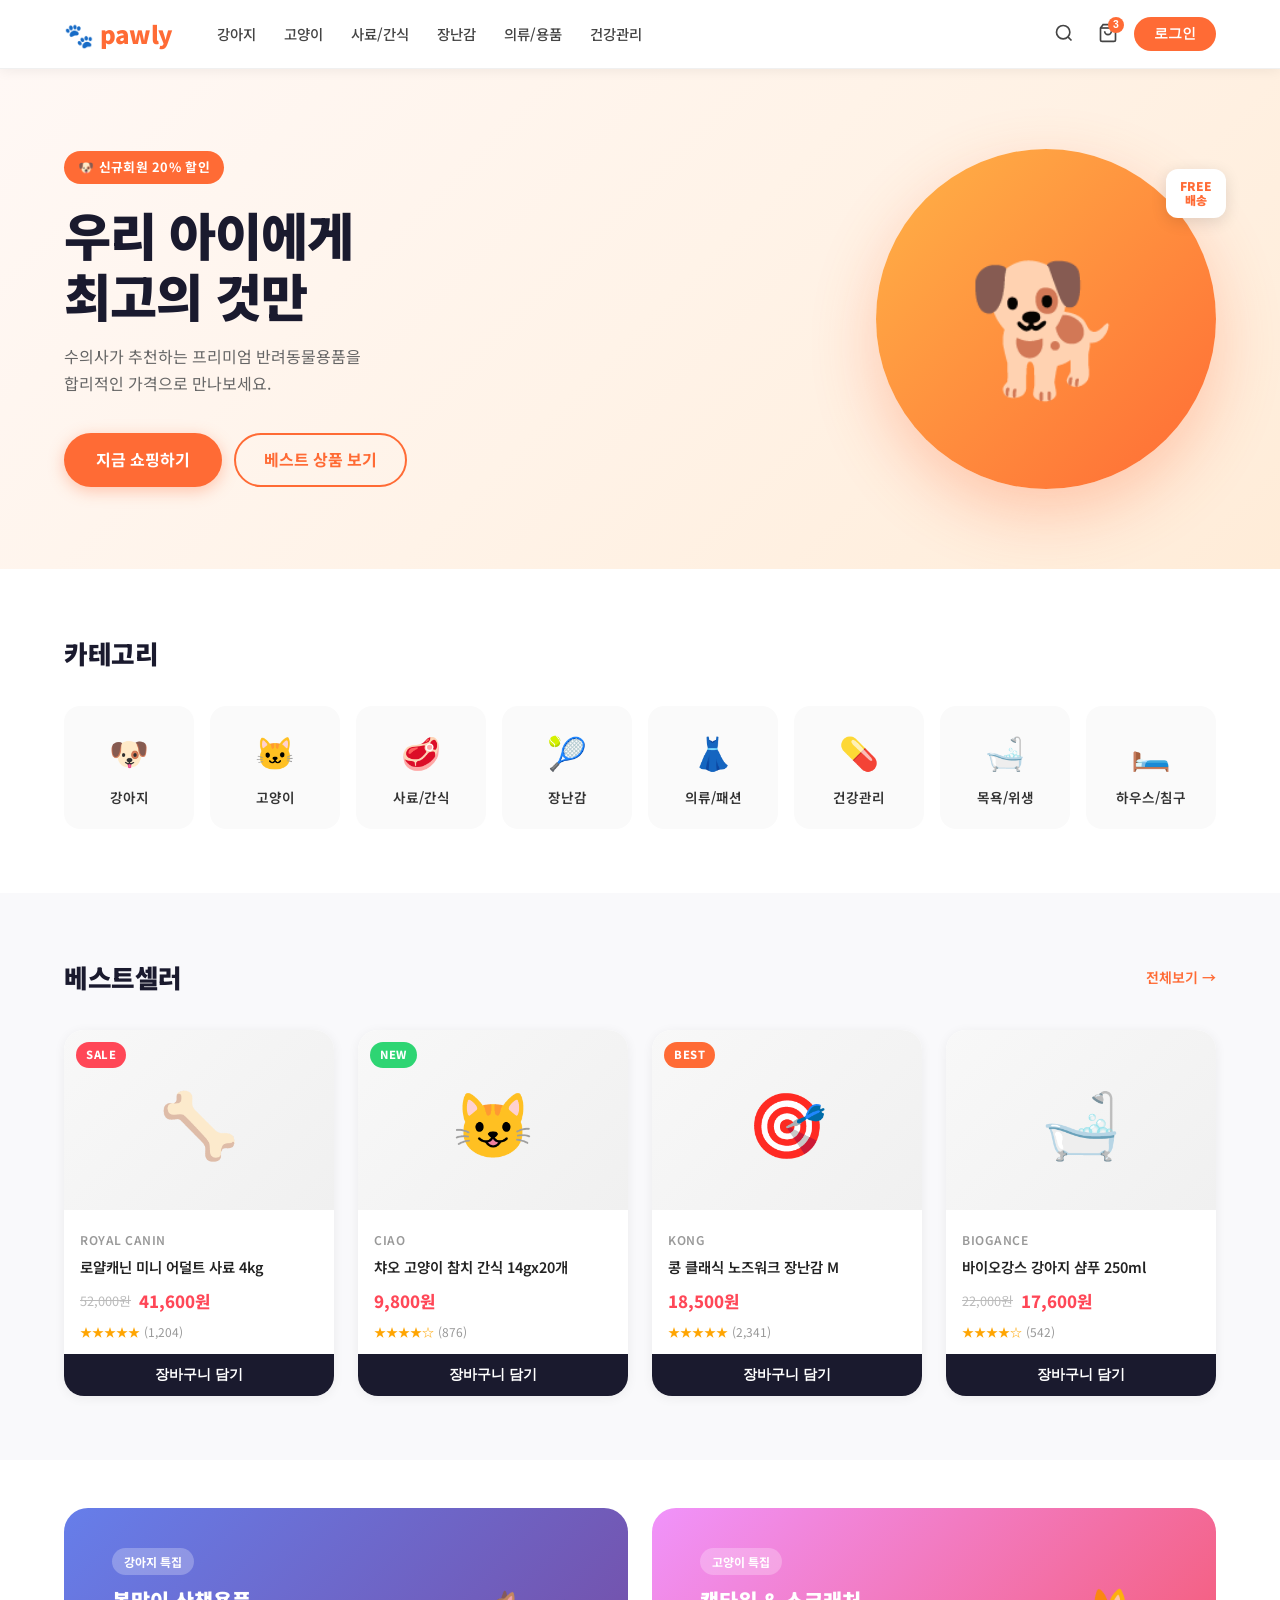
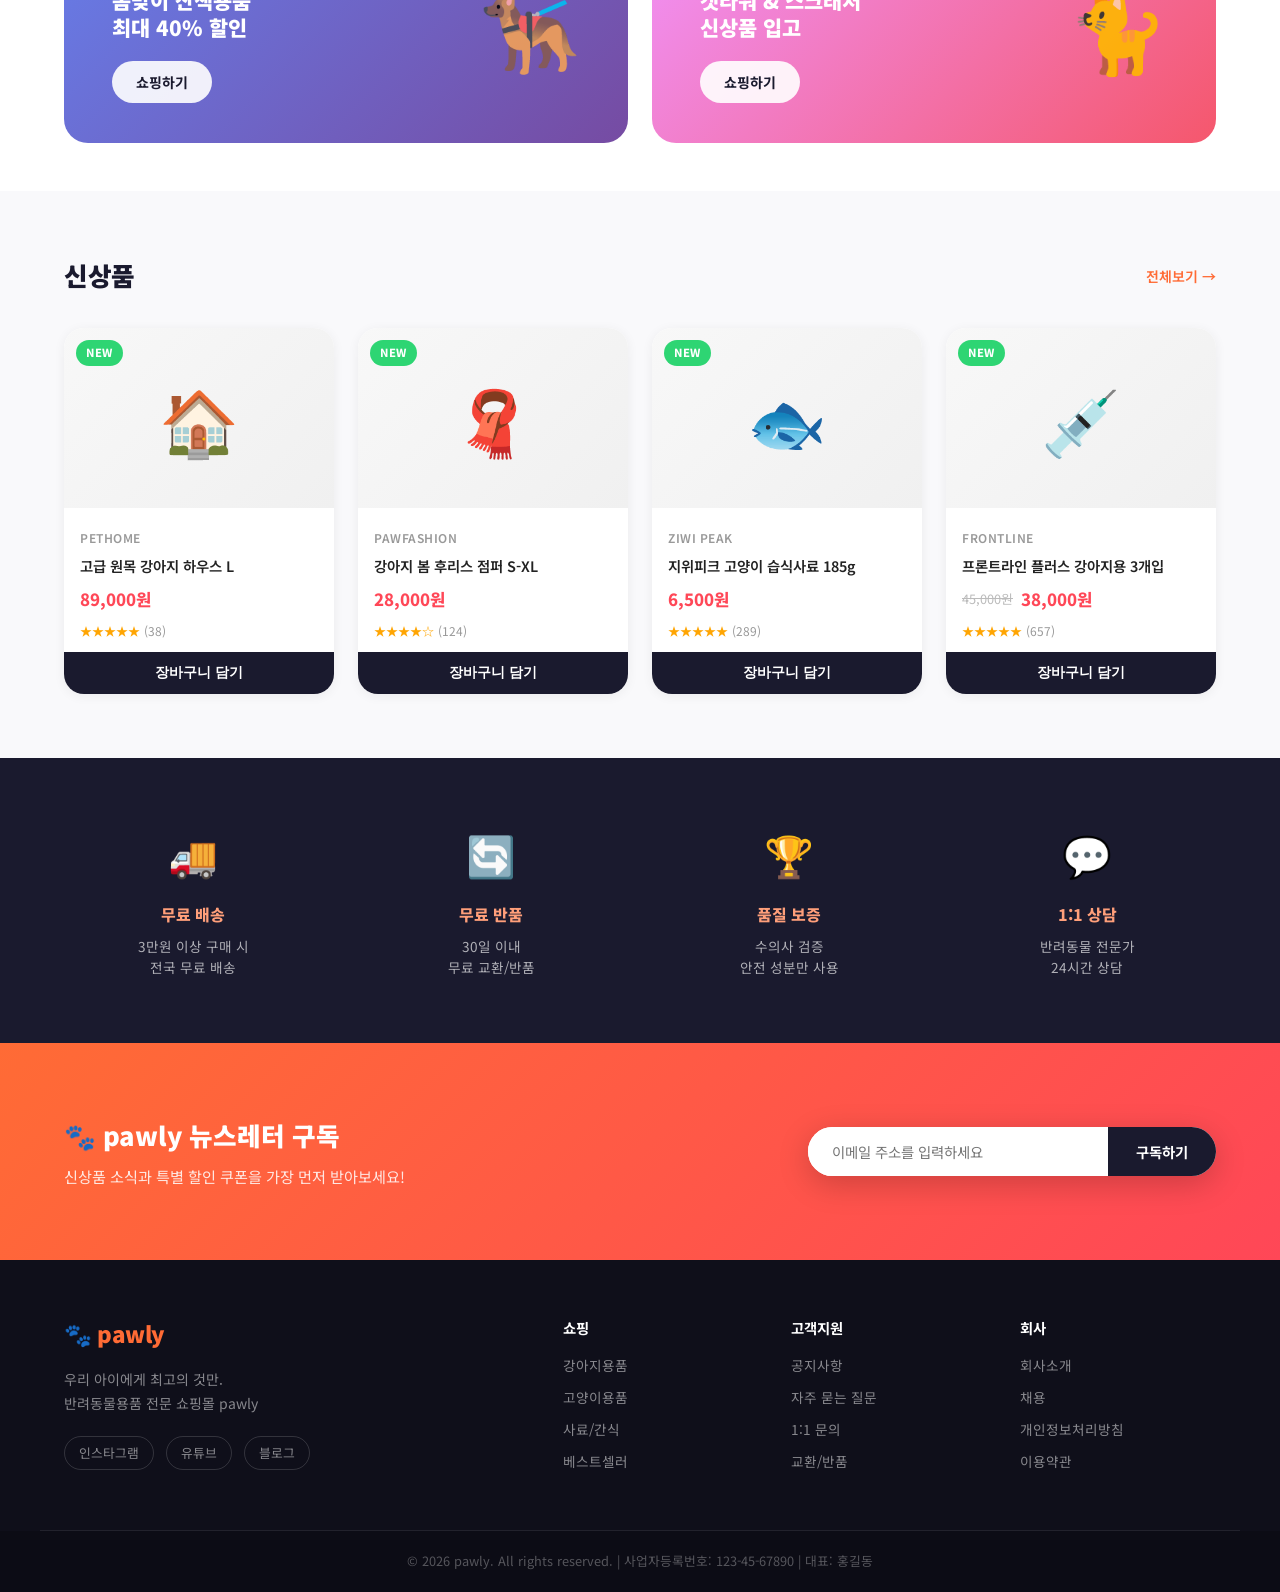
==== index.html @ 0c24d433 "Initial commit: brand website source files Co-Authored-By: Claude Sonnet 4.6 <noreply@anthropic.com>" ====
<!DOCTYPE html>
<html lang="ko">
<head>
  <meta charset="UTF-8" />
  <meta name="viewport" content="width=device-width, initial-scale=1.0" />
  <title>pawly - 반려동물용품 전문몰</title>
  <link rel="stylesheet" href="style.css" />
  <link href="https://fonts.googleapis.com/css2?family=Noto+Sans+KR:wght@400;500;700;900&display=swap" rel="stylesheet" />
</head>
<body>

  <!-- 헤더 -->
  <header class="header">
    <div class="container header-inner">
      <a href="#" class="logo">🐾 pawly</a>
      <nav class="nav">
        <a href="#">강아지</a>
        <a href="#">고양이</a>
        <a href="#">사료/간식</a>
        <a href="#">장난감</a>
        <a href="#">의류/용품</a>
        <a href="#">건강관리</a>
      </nav>
      <div class="header-actions">
        <button class="icon-btn" aria-label="검색">
          <svg width="20" height="20" fill="none" stroke="currentColor" stroke-width="2" viewBox="0 0 24 24"><circle cx="11" cy="11" r="8"/><path d="m21 21-4.35-4.35"/></svg>
        </button>
        <button class="icon-btn" aria-label="장바구니">
          <svg width="20" height="20" fill="none" stroke="currentColor" stroke-width="2" viewBox="0 0 24 24"><path d="M6 2 3 6v14a2 2 0 0 0 2 2h14a2 2 0 0 0 2-2V6l-3-4z"/><line x1="3" y1="6" x2="21" y2="6"/><path d="M16 10a4 4 0 0 1-8 0"/></svg>
          <span class="badge">3</span>
        </button>
        <button class="btn-login">로그인</button>
      </div>
    </div>
  </header>

  <!-- 히어로 배너 -->
  <section class="hero">
    <div class="container hero-inner">
      <div class="hero-text">
        <span class="hero-tag">🐶 신규회원 20% 할인</span>
        <h1>우리 아이에게<br />최고의 것만</h1>
        <p>수의사가 추천하는 프리미엄 반려동물용품을<br />합리적인 가격으로 만나보세요.</p>
        <div class="hero-btns">
          <a href="#" class="btn-primary">지금 쇼핑하기</a>
          <a href="#" class="btn-outline">베스트 상품 보기</a>
        </div>
      </div>
      <div class="hero-image">
        <div class="hero-img-box">
          <span class="hero-emoji">🐕</span>
          <div class="hero-badge-float">FREE<br/>배송</div>
        </div>
      </div>
    </div>
  </section>

  <!-- 카테고리 -->
  <section class="categories">
    <div class="container">
      <h2 class="section-title">카테고리</h2>
      <div class="cat-grid">
        <a href="#" class="cat-card">
          <span class="cat-icon">🐶</span>
          <span>강아지</span>
        </a>
        <a href="#" class="cat-card">
          <span class="cat-icon">🐱</span>
          <span>고양이</span>
        </a>
        <a href="#" class="cat-card">
          <span class="cat-icon">🥩</span>
          <span>사료/간식</span>
        </a>
        <a href="#" class="cat-card">
          <span class="cat-icon">🎾</span>
          <span>장난감</span>
        </a>
        <a href="#" class="cat-card">
          <span class="cat-icon">👗</span>
          <span>의류/패션</span>
        </a>
        <a href="#" class="cat-card">
          <span class="cat-icon">💊</span>
          <span>건강관리</span>
        </a>
        <a href="#" class="cat-card">
          <span class="cat-icon">🛁</span>
          <span>목욕/위생</span>
        </a>
        <a href="#" class="cat-card">
          <span class="cat-icon">🛏️</span>
          <span>하우스/침구</span>
        </a>
      </div>
    </div>
  </section>

  <!-- 베스트셀러 -->
  <section class="products">
    <div class="container">
      <div class="section-header">
        <h2 class="section-title">베스트셀러</h2>
        <a href="#" class="view-all">전체보기 →</a>
      </div>
      <div class="product-grid">

        <div class="product-card">
          <div class="product-img">
            <span>🦴</span>
            <span class="product-badge sale">SALE</span>
          </div>
          <div class="product-info">
            <span class="product-brand">Royal Canin</span>
            <h3 class="product-name">로얄캐닌 미니 어덜트 사료 4kg</h3>
            <div class="product-price">
              <span class="price-original">52,000원</span>
              <span class="price-sale">41,600원</span>
            </div>
            <div class="product-meta">
              <span class="stars">★★★★★</span>
              <span class="review-count">(1,204)</span>
            </div>
          </div>
          <button class="btn-cart">장바구니 담기</button>
        </div>

        <div class="product-card">
          <div class="product-img">
            <span>😺</span>
            <span class="product-badge new">NEW</span>
          </div>
          <div class="product-info">
            <span class="product-brand">Ciao</span>
            <h3 class="product-name">챠오 고양이 참치 간식 14gx20개</h3>
            <div class="product-price">
              <span class="price-sale">9,800원</span>
            </div>
            <div class="product-meta">
              <span class="stars">★★★★☆</span>
              <span class="review-count">(876)</span>
            </div>
          </div>
          <button class="btn-cart">장바구니 담기</button>
        </div>

        <div class="product-card">
          <div class="product-img">
            <span>🎯</span>
            <span class="product-badge best">BEST</span>
          </div>
          <div class="product-info">
            <span class="product-brand">Kong</span>
            <h3 class="product-name">콩 클래식 노즈워크 장난감 M</h3>
            <div class="product-price">
              <span class="price-sale">18,500원</span>
            </div>
            <div class="product-meta">
              <span class="stars">★★★★★</span>
              <span class="review-count">(2,341)</span>
            </div>
          </div>
          <button class="btn-cart">장바구니 담기</button>
        </div>

        <div class="product-card">
          <div class="product-img">
            <span>🛁</span>
          </div>
          <div class="product-info">
            <span class="product-brand">Biogance</span>
            <h3 class="product-name">바이오강스 강아지 샴푸 250ml</h3>
            <div class="product-price">
              <span class="price-original">22,000원</span>
              <span class="price-sale">17,600원</span>
            </div>
            <div class="product-meta">
              <span class="stars">★★★★☆</span>
              <span class="review-count">(542)</span>
            </div>
          </div>
          <button class="btn-cart">장바구니 담기</button>
        </div>

      </div>
    </div>
  </section>

  <!-- 프로모션 배너 -->
  <section class="promo-banner">
    <div class="container promo-grid">
      <div class="promo-card promo-dog">
        <div class="promo-text">
          <span class="promo-tag">강아지 특집</span>
          <h3>봄맞이 산책용품<br/>최대 40% 할인</h3>
          <a href="#" class="btn-promo">쇼핑하기</a>
        </div>
        <span class="promo-emoji">🐕‍🦺</span>
      </div>
      <div class="promo-card promo-cat">
        <div class="promo-text">
          <span class="promo-tag">고양이 특집</span>
          <h3>캣타워 & 스크래처<br/>신상품 입고</h3>
          <a href="#" class="btn-promo">쇼핑하기</a>
        </div>
        <span class="promo-emoji">🐈</span>
      </div>
    </div>
  </section>

  <!-- 신상품 -->
  <section class="products">
    <div class="container">
      <div class="section-header">
        <h2 class="section-title">신상품</h2>
        <a href="#" class="view-all">전체보기 →</a>
      </div>
      <div class="product-grid">

        <div class="product-card">
          <div class="product-img">
            <span>🏠</span>
            <span class="product-badge new">NEW</span>
          </div>
          <div class="product-info">
            <span class="product-brand">PetHome</span>
            <h3 class="product-name">고급 원목 강아지 하우스 L</h3>
            <div class="product-price">
              <span class="price-sale">89,000원</span>
            </div>
            <div class="product-meta">
              <span class="stars">★★★★★</span>
              <span class="review-count">(38)</span>
            </div>
          </div>
          <button class="btn-cart">장바구니 담기</button>
        </div>

        <div class="product-card">
          <div class="product-img">
            <span>🧣</span>
            <span class="product-badge new">NEW</span>
          </div>
          <div class="product-info">
            <span class="product-brand">PawFashion</span>
            <h3 class="product-name">강아지 봄 후리스 점퍼 S-XL</h3>
            <div class="product-price">
              <span class="price-sale">28,000원</span>
            </div>
            <div class="product-meta">
              <span class="stars">★★★★☆</span>
              <span class="review-count">(124)</span>
            </div>
          </div>
          <button class="btn-cart">장바구니 담기</button>
        </div>

        <div class="product-card">
          <div class="product-img">
            <span>🐟</span>
            <span class="product-badge new">NEW</span>
          </div>
          <div class="product-info">
            <span class="product-brand">Ziwi Peak</span>
            <h3 class="product-name">지위피크 고양이 습식사료 185g</h3>
            <div class="product-price">
              <span class="price-sale">6,500원</span>
            </div>
            <div class="product-meta">
              <span class="stars">★★★★★</span>
              <span class="review-count">(289)</span>
            </div>
          </div>
          <button class="btn-cart">장바구니 담기</button>
        </div>

        <div class="product-card">
          <div class="product-img">
            <span>💉</span>
            <span class="product-badge new">NEW</span>
          </div>
          <div class="product-info">
            <span class="product-brand">Frontline</span>
            <h3 class="product-name">프론트라인 플러스 강아지용 3개입</h3>
            <div class="product-price">
              <span class="price-original">45,000원</span>
              <span class="price-sale">38,000원</span>
            </div>
            <div class="product-meta">
              <span class="stars">★★★★★</span>
              <span class="review-count">(657)</span>
            </div>
          </div>
          <button class="btn-cart">장바구니 담기</button>
        </div>

      </div>
    </div>
  </section>

  <!-- 혜택 안내 -->
  <section class="benefits">
    <div class="container benefits-grid">
      <div class="benefit-item">
        <span class="benefit-icon">🚚</span>
        <h4>무료 배송</h4>
        <p>3만원 이상 구매 시<br/>전국 무료 배송</p>
      </div>
      <div class="benefit-item">
        <span class="benefit-icon">🔄</span>
        <h4>무료 반품</h4>
        <p>30일 이내<br/>무료 교환/반품</p>
      </div>
      <div class="benefit-item">
        <span class="benefit-icon">🏆</span>
        <h4>품질 보증</h4>
        <p>수의사 검증<br/>안전 성분만 사용</p>
      </div>
      <div class="benefit-item">
        <span class="benefit-icon">💬</span>
        <h4>1:1 상담</h4>
        <p>반려동물 전문가<br/>24시간 상담</p>
      </div>
    </div>
  </section>

  <!-- 뉴스레터 -->
  <section class="newsletter">
    <div class="container newsletter-inner">
      <div class="newsletter-text">
        <h2>🐾 pawly 뉴스레터 구독</h2>
        <p>신상품 소식과 특별 할인 쿠폰을 가장 먼저 받아보세요!</p>
      </div>
      <form class="newsletter-form" onsubmit="return false;">
        <input type="email" placeholder="이메일 주소를 입력하세요" />
        <button type="submit">구독하기</button>
      </form>
    </div>
  </section>

  <!-- 푸터 -->
  <footer class="footer">
    <div class="container footer-inner">
      <div class="footer-brand">
        <a href="#" class="logo">🐾 pawly</a>
        <p>우리 아이에게 최고의 것만.<br/>반려동물용품 전문 쇼핑몰 pawly</p>
        <div class="social-links">
          <a href="#">인스타그램</a>
          <a href="#">유튜브</a>
          <a href="#">블로그</a>
        </div>
      </div>
      <div class="footer-links">
        <div class="footer-col">
          <h5>쇼핑</h5>
          <a href="#">강아지용품</a>
          <a href="#">고양이용품</a>
          <a href="#">사료/간식</a>
          <a href="#">베스트셀러</a>
        </div>
        <div class="footer-col">
          <h5>고객지원</h5>
          <a href="#">공지사항</a>
          <a href="#">자주 묻는 질문</a>
          <a href="#">1:1 문의</a>
          <a href="#">교환/반품</a>
        </div>
        <div class="footer-col">
          <h5>회사</h5>
          <a href="#">회사소개</a>
          <a href="#">채용</a>
          <a href="#">개인정보처리방침</a>
          <a href="#">이용약관</a>
        </div>
      </div>
    </div>
    <div class="footer-bottom">
      <div class="container">
        <p>© 2026 pawly. All rights reserved. | 사업자등록번호: 123-45-67890 | 대표: 홍길동</p>
      </div>
    </div>
  </footer>

</body>
</html>
---- style.css ----
/* ===== RESET & BASE ===== */
*, *::before, *::after {
  box-sizing: border-box;
  margin: 0;
  padding: 0;
}

html {
  scroll-behavior: smooth;
}

body {
  font-family: 'Noto Sans KR', sans-serif;
  color: #1a1a2e;
  background: #fff;
  line-height: 1.6;
}

a {
  text-decoration: none;
  color: inherit;
}

.container {
  max-width: 1200px;
  margin: 0 auto;
  padding: 0 24px;
}

/* ===== HEADER ===== */
.header {
  position: sticky;
  top: 0;
  z-index: 100;
  background: #fff;
  border-bottom: 1px solid #f0f0f0;
  box-shadow: 0 2px 12px rgba(0,0,0,0.06);
}

.header-inner {
  display: flex;
  align-items: center;
  gap: 32px;
  height: 68px;
}

.logo {
  font-size: 1.5rem;
  font-weight: 900;
  color: #ff6b35;
  letter-spacing: -0.5px;
  flex-shrink: 0;
}

.nav {
  display: flex;
  gap: 4px;
  flex: 1;
}

.nav a {
  padding: 6px 12px;
  border-radius: 8px;
  font-size: 0.9rem;
  font-weight: 500;
  color: #444;
  transition: background 0.2s, color 0.2s;
}

.nav a:hover {
  background: #fff5f0;
  color: #ff6b35;
}

.header-actions {
  display: flex;
  align-items: center;
  gap: 8px;
}

.icon-btn {
  position: relative;
  background: none;
  border: none;
  cursor: pointer;
  padding: 8px;
  border-radius: 8px;
  color: #444;
  transition: background 0.2s;
}

.icon-btn:hover {
  background: #f5f5f5;
}

.badge {
  position: absolute;
  top: 2px;
  right: 2px;
  background: #ff6b35;
  color: #fff;
  font-size: 0.65rem;
  font-weight: 700;
  width: 16px;
  height: 16px;
  border-radius: 50%;
  display: flex;
  align-items: center;
  justify-content: center;
}

.btn-login {
  background: #ff6b35;
  color: #fff;
  border: none;
  padding: 8px 20px;
  border-radius: 20px;
  font-size: 0.875rem;
  font-weight: 700;
  cursor: pointer;
  transition: background 0.2s, transform 0.1s;
}

.btn-login:hover {
  background: #e85c27;
  transform: translateY(-1px);
}

/* ===== HERO ===== */
.hero {
  background: linear-gradient(135deg, #fff8f5 0%, #fff3e8 50%, #ffecd8 100%);
  padding: 80px 0;
  overflow: hidden;
}

.hero-inner {
  display: flex;
  align-items: center;
  justify-content: space-between;
  gap: 48px;
}

.hero-text {
  flex: 1;
}

.hero-tag {
  display: inline-block;
  background: #ff6b35;
  color: #fff;
  font-size: 0.8rem;
  font-weight: 700;
  padding: 6px 14px;
  border-radius: 20px;
  margin-bottom: 20px;
  letter-spacing: 0.3px;
}

.hero-text h1 {
  font-size: clamp(2.2rem, 4vw, 3.2rem);
  font-weight: 900;
  line-height: 1.2;
  color: #1a1a2e;
  margin-bottom: 16px;
  letter-spacing: -1px;
}

.hero-text p {
  font-size: 1rem;
  color: #666;
  margin-bottom: 36px;
  line-height: 1.7;
}

.hero-btns {
  display: flex;
  gap: 12px;
  flex-wrap: wrap;
}

.btn-primary {
  display: inline-block;
  background: #ff6b35;
  color: #fff;
  padding: 14px 32px;
  border-radius: 50px;
  font-weight: 700;
  font-size: 1rem;
  transition: background 0.2s, transform 0.2s, box-shadow 0.2s;
  box-shadow: 0 4px 16px rgba(255,107,53,0.35);
}

.btn-primary:hover {
  background: #e85c27;
  transform: translateY(-2px);
  box-shadow: 0 8px 24px rgba(255,107,53,0.4);
}

.btn-outline {
  display: inline-block;
  border: 2px solid #ff6b35;
  color: #ff6b35;
  padding: 12px 28px;
  border-radius: 50px;
  font-weight: 700;
  font-size: 1rem;
  transition: background 0.2s, color 0.2s;
}

.btn-outline:hover {
  background: #ff6b35;
  color: #fff;
}

.hero-image {
  flex-shrink: 0;
}

.hero-img-box {
  position: relative;
  width: 340px;
  height: 340px;
  background: linear-gradient(135deg, #ffb347, #ff6b35);
  border-radius: 50%;
  display: flex;
  align-items: center;
  justify-content: center;
  box-shadow: 0 24px 64px rgba(255,107,53,0.3);
  animation: float 3s ease-in-out infinite;
}

@keyframes float {
  0%, 100% { transform: translateY(0); }
  50% { transform: translateY(-12px); }
}

.hero-emoji {
  font-size: 8rem;
}

.hero-badge-float {
  position: absolute;
  top: 20px;
  right: -10px;
  background: #fff;
  color: #ff6b35;
  font-size: 0.75rem;
  font-weight: 900;
  padding: 10px 14px;
  border-radius: 12px;
  text-align: center;
  line-height: 1.2;
  box-shadow: 0 4px 16px rgba(0,0,0,0.12);
}

/* ===== SECTION COMMON ===== */
.section-title {
  font-size: 1.6rem;
  font-weight: 900;
  color: #1a1a2e;
  letter-spacing: -0.5px;
}

.section-header {
  display: flex;
  align-items: center;
  justify-content: space-between;
  margin-bottom: 32px;
}

.view-all {
  font-size: 0.875rem;
  color: #ff6b35;
  font-weight: 600;
  transition: opacity 0.2s;
}

.view-all:hover {
  opacity: 0.7;
}

/* ===== CATEGORIES ===== */
.categories {
  padding: 64px 0;
  background: #fff;
}

.categories .section-title {
  margin-bottom: 32px;
}

.cat-grid {
  display: grid;
  grid-template-columns: repeat(8, 1fr);
  gap: 16px;
}

.cat-card {
  display: flex;
  flex-direction: column;
  align-items: center;
  gap: 10px;
  padding: 20px 12px;
  background: #fafafa;
  border-radius: 16px;
  font-size: 0.85rem;
  font-weight: 600;
  color: #333;
  transition: background 0.2s, transform 0.2s, box-shadow 0.2s;
  cursor: pointer;
}

.cat-card:hover {
  background: #fff5f0;
  transform: translateY(-4px);
  box-shadow: 0 8px 24px rgba(255,107,53,0.15);
  color: #ff6b35;
}

.cat-icon {
  font-size: 2rem;
}

/* ===== PRODUCTS ===== */
.products {
  padding: 64px 0;
  background: #f9f9fb;
}

.product-grid {
  display: grid;
  grid-template-columns: repeat(4, 1fr);
  gap: 24px;
}

.product-card {
  background: #fff;
  border-radius: 20px;
  overflow: hidden;
  transition: transform 0.2s, box-shadow 0.2s;
  box-shadow: 0 2px 12px rgba(0,0,0,0.06);
  display: flex;
  flex-direction: column;
}

.product-card:hover {
  transform: translateY(-6px);
  box-shadow: 0 16px 40px rgba(0,0,0,0.12);
}

.product-img {
  position: relative;
  background: linear-gradient(135deg, #f8f8f8, #f0f0f0);
  height: 180px;
  display: flex;
  align-items: center;
  justify-content: center;
  font-size: 4rem;
}

.product-badge {
  position: absolute;
  top: 12px;
  left: 12px;
  font-size: 0.7rem;
  font-weight: 800;
  padding: 4px 10px;
  border-radius: 20px;
  letter-spacing: 0.5px;
}

.product-badge.sale {
  background: #ff4757;
  color: #fff;
}

.product-badge.new {
  background: #2ed573;
  color: #fff;
}

.product-badge.best {
  background: #ff6b35;
  color: #fff;
}

.product-info {
  padding: 16px 16px 12px;
  flex: 1;
}

.product-brand {
  font-size: 0.75rem;
  color: #999;
  font-weight: 600;
  text-transform: uppercase;
  letter-spacing: 0.5px;
}

.product-name {
  font-size: 0.9rem;
  font-weight: 600;
  margin: 6px 0 10px;
  color: #222;
  line-height: 1.4;
  display: -webkit-box;
  -webkit-line-clamp: 2;
  -webkit-box-orient: vertical;
  overflow: hidden;
}

.product-price {
  display: flex;
  align-items: center;
  gap: 8px;
  margin-bottom: 8px;
}

.price-original {
  font-size: 0.8rem;
  color: #bbb;
  text-decoration: line-through;
}

.price-sale {
  font-size: 1.05rem;
  font-weight: 800;
  color: #ff4757;
}

.product-meta {
  display: flex;
  align-items: center;
  gap: 4px;
}

.stars {
  font-size: 0.75rem;
  color: #ffa502;
}

.review-count {
  font-size: 0.75rem;
  color: #999;
}

.btn-cart {
  width: 100%;
  padding: 12px;
  background: #1a1a2e;
  color: #fff;
  border: none;
  font-size: 0.85rem;
  font-weight: 700;
  cursor: pointer;
  transition: background 0.2s;
}

.btn-cart:hover {
  background: #ff6b35;
}

/* ===== PROMO BANNER ===== */
.promo-banner {
  padding: 48px 0;
  background: #fff;
}

.promo-grid {
  display: grid;
  grid-template-columns: 1fr 1fr;
  gap: 24px;
}

.promo-card {
  border-radius: 24px;
  padding: 40px 48px;
  display: flex;
  align-items: center;
  justify-content: space-between;
  overflow: hidden;
  position: relative;
  min-height: 200px;
}

.promo-dog {
  background: linear-gradient(135deg, #667eea, #764ba2);
  color: #fff;
}

.promo-cat {
  background: linear-gradient(135deg, #f093fb, #f5576c);
  color: #fff;
}

.promo-tag {
  display: inline-block;
  background: rgba(255,255,255,0.25);
  font-size: 0.75rem;
  font-weight: 700;
  padding: 4px 12px;
  border-radius: 20px;
  margin-bottom: 12px;
}

.promo-text h3 {
  font-size: 1.3rem;
  font-weight: 900;
  line-height: 1.3;
  margin-bottom: 20px;
}

.btn-promo {
  display: inline-block;
  background: rgba(255,255,255,0.9);
  color: #1a1a2e;
  padding: 10px 24px;
  border-radius: 50px;
  font-size: 0.875rem;
  font-weight: 700;
  transition: background 0.2s;
}

.btn-promo:hover {
  background: #fff;
}

.promo-emoji {
  font-size: 5rem;
  opacity: 0.9;
}

/* ===== BENEFITS ===== */
.benefits {
  padding: 64px 0;
  background: #1a1a2e;
}

.benefits-grid {
  display: grid;
  grid-template-columns: repeat(4, 1fr);
  gap: 40px;
}

.benefit-item {
  text-align: center;
  color: #fff;
}

.benefit-icon {
  font-size: 2.5rem;
  display: block;
  margin-bottom: 16px;
}

.benefit-item h4 {
  font-size: 1rem;
  font-weight: 800;
  margin-bottom: 8px;
  color: #ff9f7a;
}

.benefit-item p {
  font-size: 0.85rem;
  color: rgba(255,255,255,0.65);
  line-height: 1.6;
}

/* ===== NEWSLETTER ===== */
.newsletter {
  padding: 72px 0;
  background: linear-gradient(135deg, #ff6b35, #ff4757);
}

.newsletter-inner {
  display: flex;
  align-items: center;
  justify-content: space-between;
  gap: 48px;
}

.newsletter-text h2 {
  font-size: 1.6rem;
  font-weight: 900;
  color: #fff;
  margin-bottom: 8px;
}

.newsletter-text p {
  color: rgba(255,255,255,0.85);
  font-size: 0.95rem;
}

.newsletter-form {
  display: flex;
  gap: 0;
  flex-shrink: 0;
  background: #fff;
  border-radius: 50px;
  overflow: hidden;
  box-shadow: 0 8px 32px rgba(0,0,0,0.2);
}

.newsletter-form input {
  border: none;
  outline: none;
  padding: 14px 24px;
  font-size: 0.9rem;
  width: 300px;
  font-family: inherit;
  color: #333;
}

.newsletter-form button {
  background: #1a1a2e;
  color: #fff;
  border: none;
  padding: 14px 28px;
  font-size: 0.9rem;
  font-weight: 700;
  cursor: pointer;
  font-family: inherit;
  transition: background 0.2s;
}

.newsletter-form button:hover {
  background: #2d2d50;
}

/* ===== FOOTER ===== */
.footer {
  background: #0f0f1a;
  padding: 56px 0 0;
}

.footer-inner {
  display: grid;
  grid-template-columns: 2fr 3fr;
  gap: 64px;
  padding-bottom: 48px;
  border-bottom: 1px solid rgba(255,255,255,0.08);
}

.footer-brand .logo {
  display: inline-block;
  margin-bottom: 16px;
  font-size: 1.4rem;
}

.footer-brand p {
  color: rgba(255,255,255,0.5);
  font-size: 0.875rem;
  line-height: 1.7;
  margin-bottom: 20px;
}

.social-links {
  display: flex;
  gap: 12px;
}

.social-links a {
  font-size: 0.8rem;
  color: rgba(255,255,255,0.5);
  border: 1px solid rgba(255,255,255,0.15);
  padding: 6px 14px;
  border-radius: 20px;
  transition: border-color 0.2s, color 0.2s;
}

.social-links a:hover {
  color: #ff6b35;
  border-color: #ff6b35;
}

.footer-links {
  display: grid;
  grid-template-columns: repeat(3, 1fr);
  gap: 32px;
}

.footer-col h5 {
  font-size: 0.9rem;
  font-weight: 700;
  color: #fff;
  margin-bottom: 16px;
}

.footer-col a {
  display: block;
  font-size: 0.85rem;
  color: rgba(255,255,255,0.5);
  margin-bottom: 10px;
  transition: color 0.2s;
}

.footer-col a:hover {
  color: #ff6b35;
}

.footer-bottom {
  padding: 20px 0;
  background: rgba(0,0,0,0.2);
}

.footer-bottom p {
  font-size: 0.8rem;
  color: rgba(255,255,255,0.3);
  text-align: center;
}

/* ===== RESPONSIVE ===== */
@media (max-width: 1024px) {
  .cat-grid {
    grid-template-columns: repeat(4, 1fr);
  }

  .product-grid {
    grid-template-columns: repeat(2, 1fr);
  }

  .hero-img-box {
    width: 260px;
    height: 260px;
  }

  .hero-emoji {
    font-size: 6rem;
  }
}

@media (max-width: 768px) {
  .nav {
    display: none;
  }

  .hero-inner {
    flex-direction: column;
    text-align: center;
  }

  .hero-btns {
    justify-content: center;
  }

  .hero-image {
    order: -1;
  }

  .hero-img-box {
    width: 200px;
    height: 200px;
  }

  .hero-emoji {
    font-size: 5rem;
  }

  .cat-grid {
    grid-template-columns: repeat(4, 1fr);
  }

  .benefits-grid {
    grid-template-columns: repeat(2, 1fr);
    gap: 32px;
  }

  .newsletter-inner {
    flex-direction: column;
    text-align: center;
  }

  .newsletter-form input {
    width: 200px;
  }

  .promo-grid {
    grid-template-columns: 1fr;
  }

  .footer-inner {
    grid-template-columns: 1fr;
    gap: 40px;
  }
}

@media (max-width: 480px) {
  .cat-grid {
    grid-template-columns: repeat(4, 1fr);
  }

  .product-grid {
    grid-template-columns: 1fr 1fr;
    gap: 12px;
  }

  .promo-emoji {
    display: none;
  }

  .footer-links {
    grid-template-columns: 1fr 1fr;
  }
}
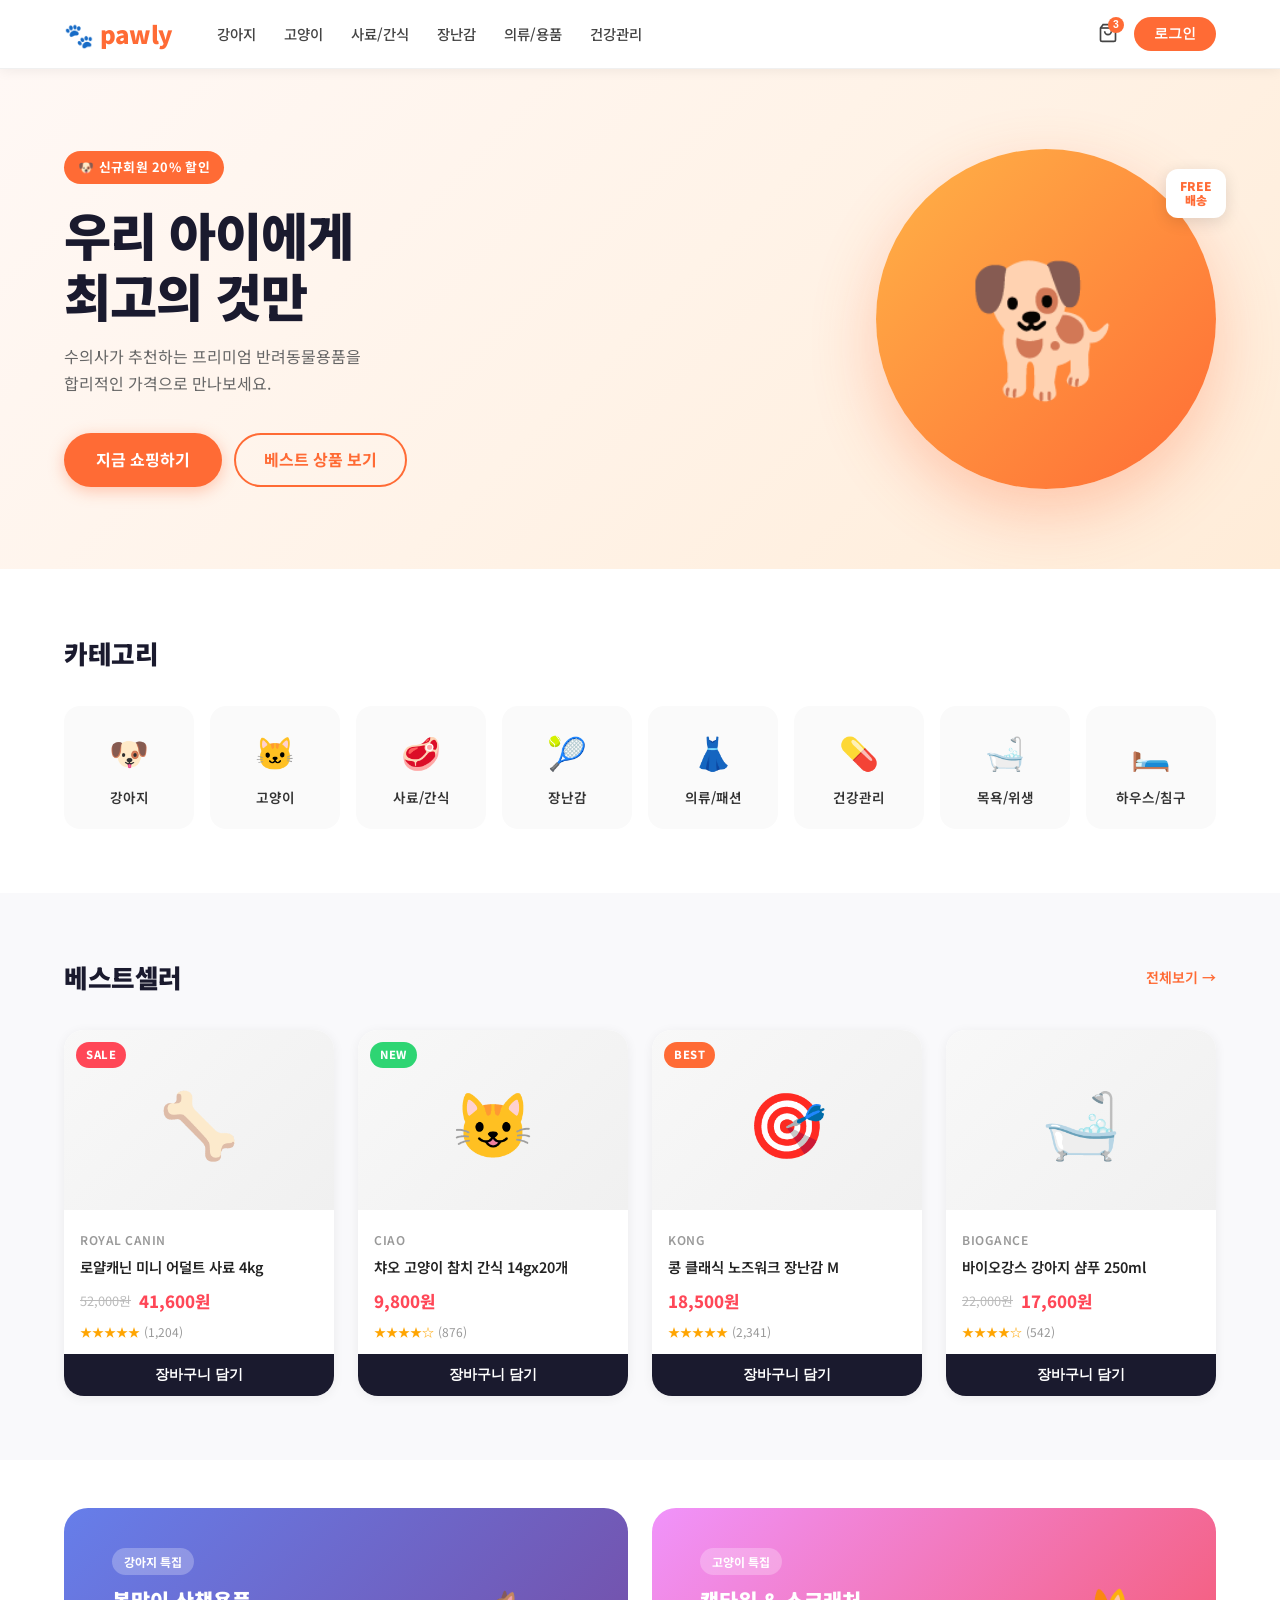
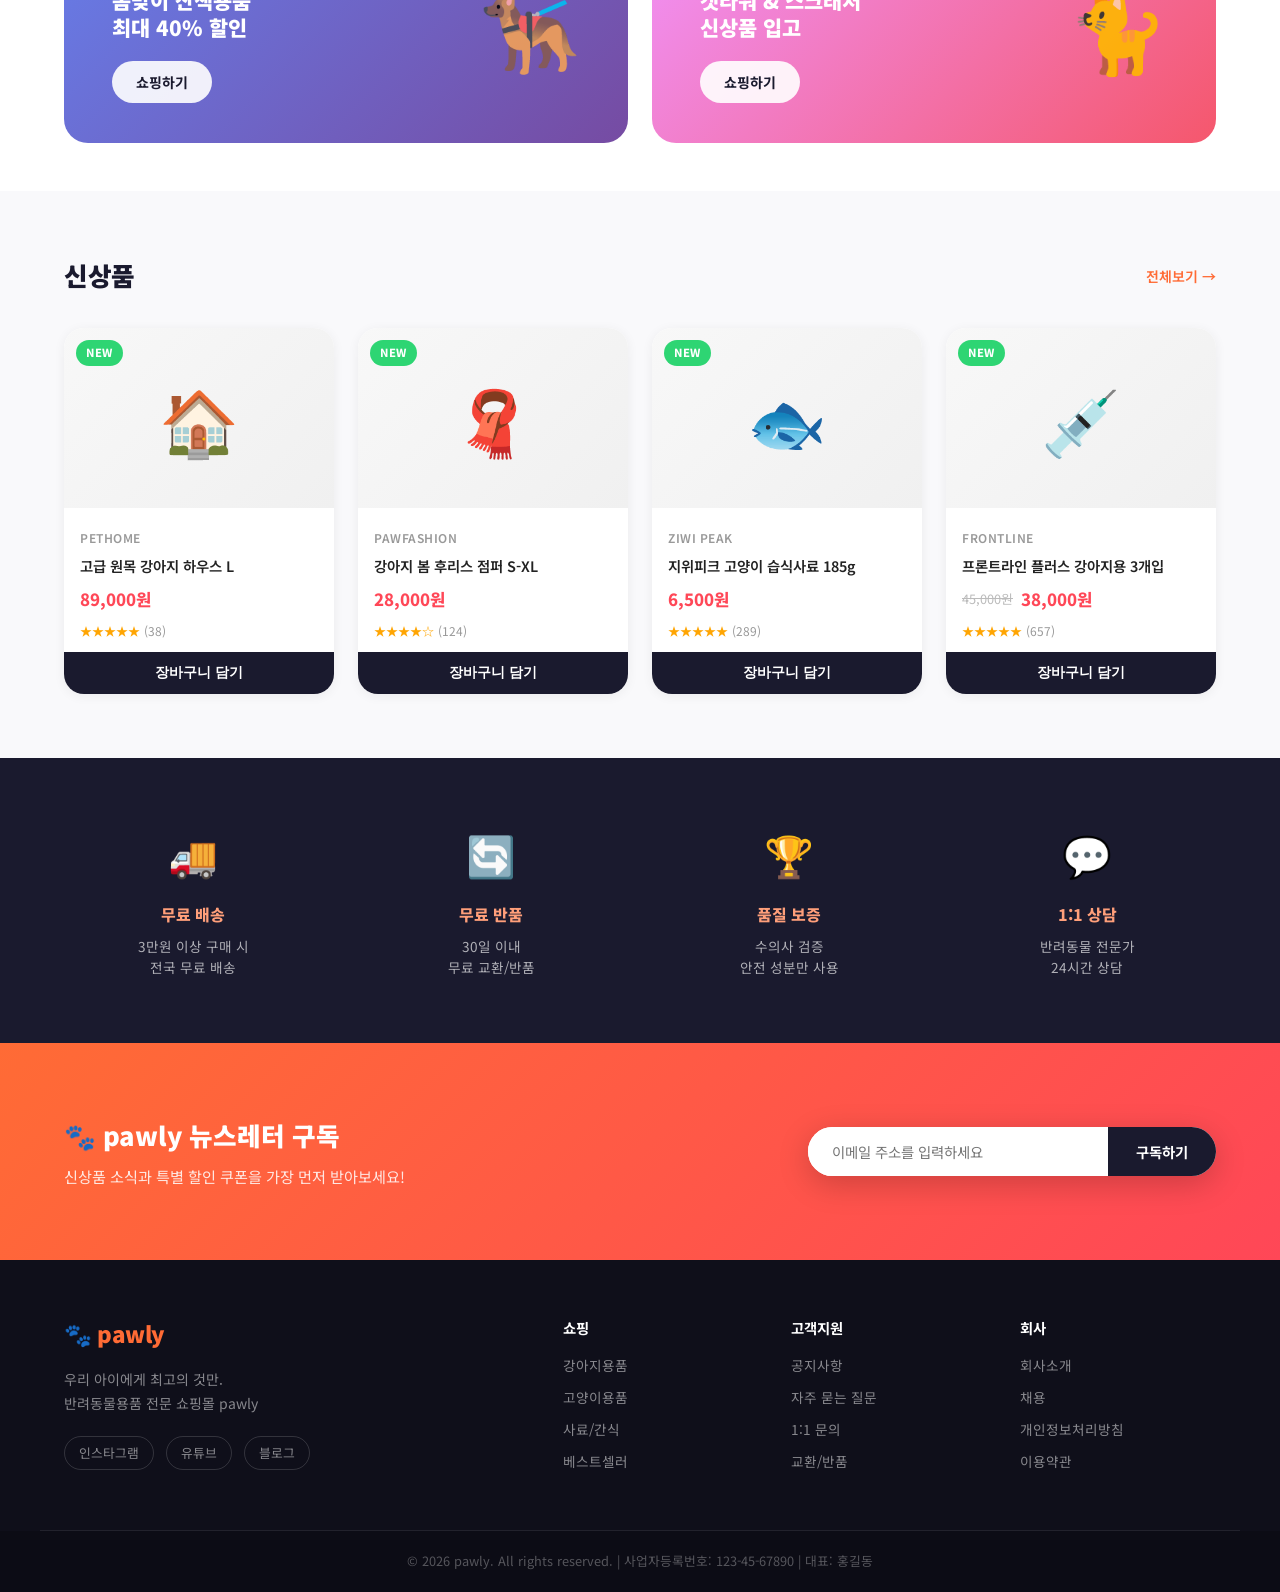
==== commit f26e4235: "Remove unused search button from header Co-Authored-By: Claude Sonnet 4.6 <noreply@anthropic.com>" ====
--- a/index.html
+++ b/index.html
@@ -22,10 +22,7 @@
         <a href="#">건강관리</a>
       </nav>
       <div class="header-actions">
-        <button class="icon-btn" aria-label="검색">
-          <svg width="20" height="20" fill="none" stroke="currentColor" stroke-width="2" viewBox="0 0 24 24"><circle cx="11" cy="11" r="8"/><path d="m21 21-4.35-4.35"/></svg>
-        </button>
-        <button class="icon-btn" aria-label="장바구니">
+<button class="icon-btn" aria-label="장바구니">
           <svg width="20" height="20" fill="none" stroke="currentColor" stroke-width="2" viewBox="0 0 24 24"><path d="M6 2 3 6v14a2 2 0 0 0 2 2h14a2 2 0 0 0 2-2V6l-3-4z"/><line x1="3" y1="6" x2="21" y2="6"/><path d="M16 10a4 4 0 0 1-8 0"/></svg>
           <span class="badge">3</span>
         </button>
